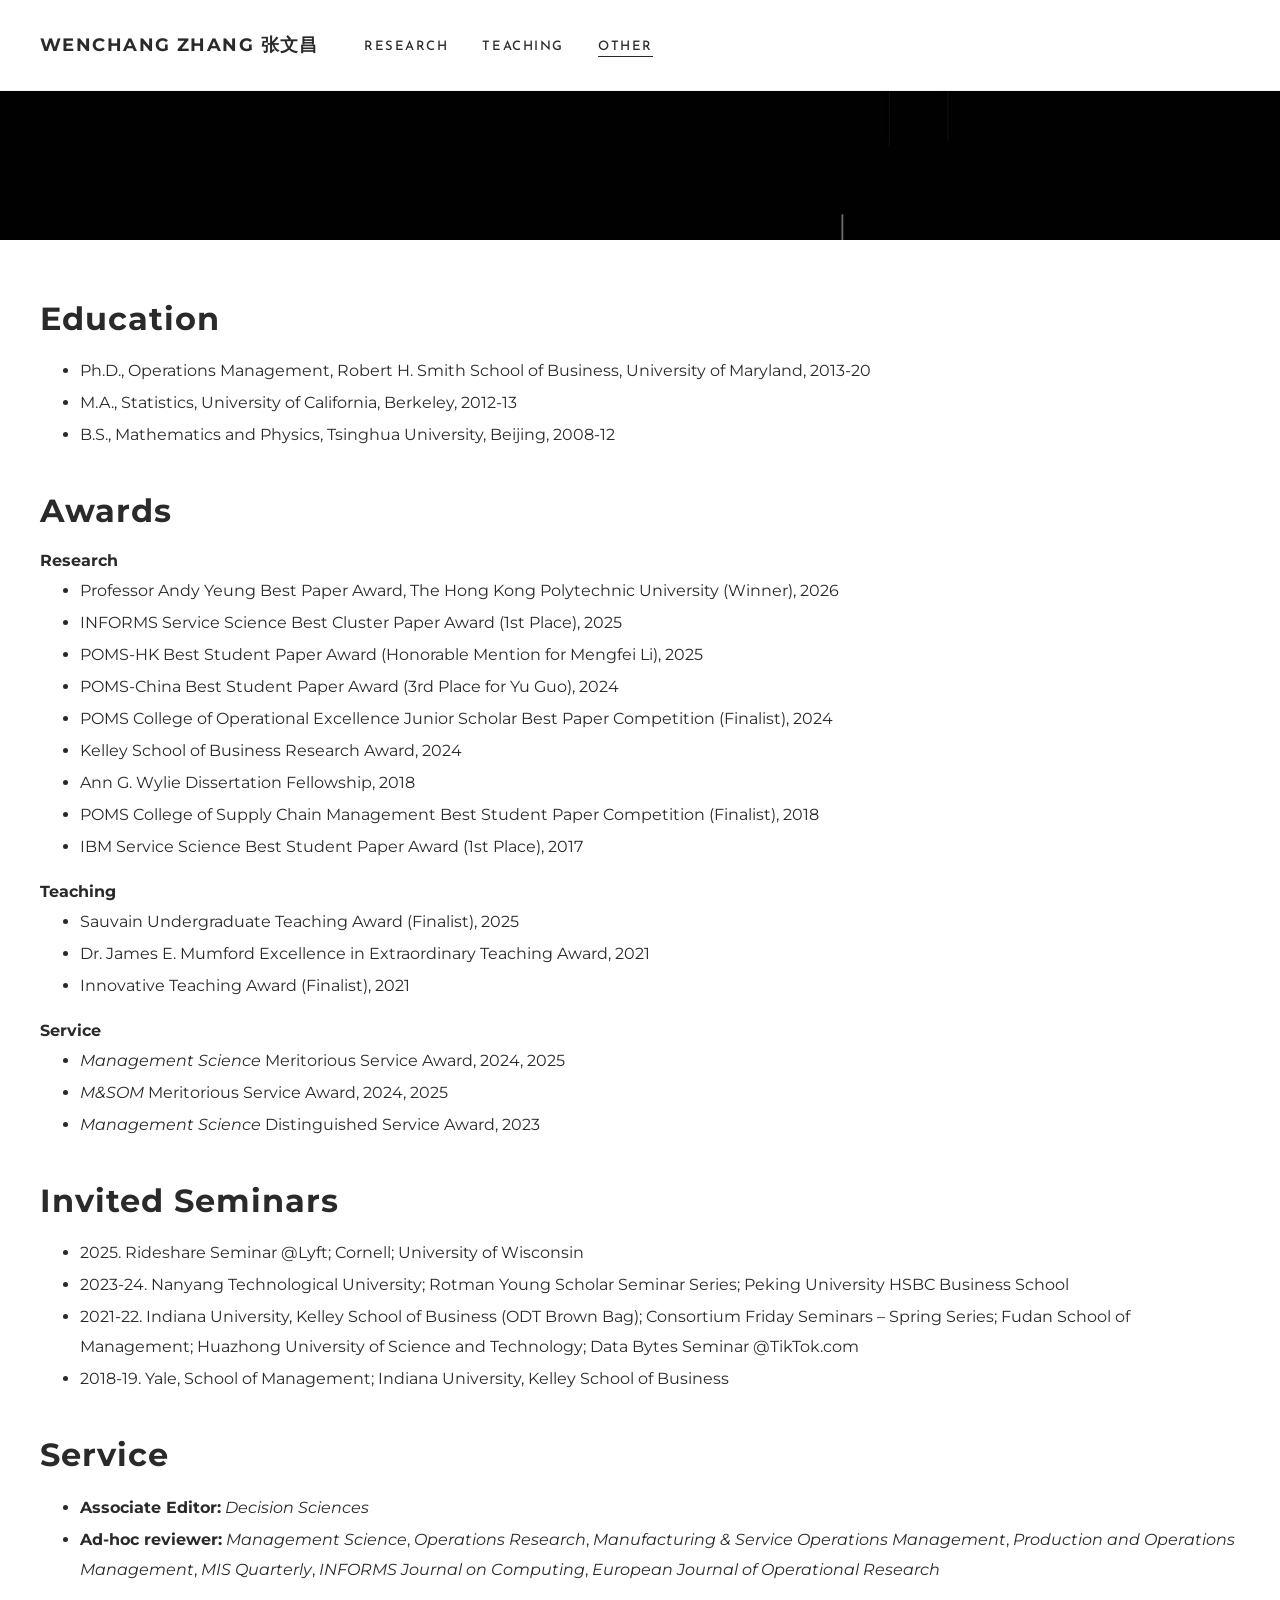
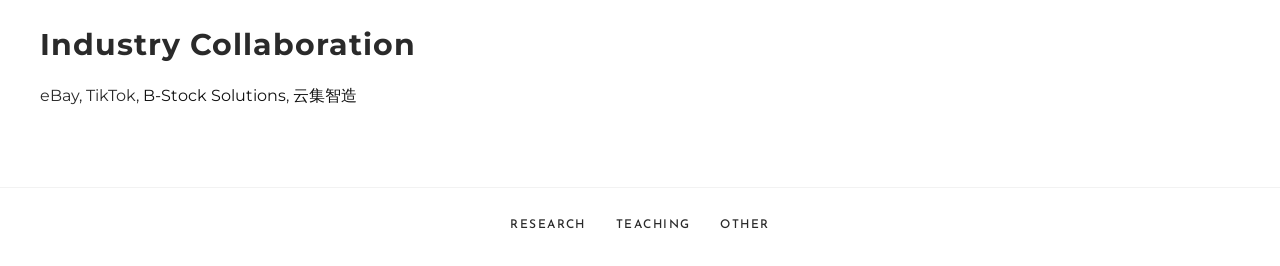
==== other.html @ c2891711 "Fix seminar year swallowed as a list marker; restore teaching punctuation The post-cutover text diff" ====
<!DOCTYPE html>
<html lang="en">
<head>
<meta charset="utf-8">
<meta name="viewport" content="width=device-width, initial-scale=1.0">
<title>Awards, Service &amp; CV — Wenchang Zhang</title>
<meta name="description" content="Education, awards, invited seminars, editorial service, and industry collaborations of Wenchang Zhang, Kelley School of Business, Indiana University.">
<meta name="keywords" content="Wenchang Zhang CV, awards, invited seminars, Decision Sciences associate editor">
<link rel="canonical" href="https://www.wenchangzhang.com/other.html">

<meta property="og:type" content="website">
<meta property="og:site_name" content="Wenchang Zhang 张文昌">
<meta property="og:title" content="Awards, Service &amp; CV — Wenchang Zhang">
<meta property="og:description" content="Education, awards, invited seminars, editorial service, and industry collaborations of Wenchang Zhang, Kelley School of Business, Indiana University.">
<meta property="og:url" content="https://www.wenchangzhang.com/other.html">
<meta property="og:image" content="https://www.wenchangzhang.com/assets/headshot.jpg">
<meta name="twitter:card" content="summary">
<meta name="twitter:title" content="Awards, Service &amp; CV — Wenchang Zhang">
<meta name="twitter:description" content="Education, awards, invited seminars, editorial service, and industry collaborations of Wenchang Zhang, Kelley School of Business, Indiana University.">
<meta name="twitter:image" content="https://www.wenchangzhang.com/assets/headshot.jpg">

<link rel="preconnect" href="https://fonts.googleapis.com">
<link rel="preconnect" href="https://fonts.gstatic.com" crossorigin>
<link rel="stylesheet" href="https://fonts.googleapis.com/css2?family=Josefin+Sans:wght@400;500;700&family=Lora:wght@400;500&family=Montserrat:wght@400;500;700&display=swap">
<link rel="stylesheet" href="assets/style.css">
</head>
<body>

<header class="site-header">
  <div class="bar">
    <h1 class="logo"><a href="./">Wenchang Zhang 张文昌</a></h1>
    <nav aria-label="Main">
      <ul class="site-nav">
        <li><a href="./">Research</a></li>
        <li><a href="teaching.html">Teaching</a></li>
        <li><a href="other.html" aria-current="page">Other</a></li>
      </ul>
    </nav>
  </div>
</header>

<section class="hero" style="background-image:url('assets/hero-lines.jpg')">
  <video autoplay loop muted playsinline poster="assets/hero-lines.jpg" aria-hidden="true" tabindex="-1">
    <source src="assets/hero-lines.mp4" type="video/mp4">
  </video>
  <div class="inner">
  </div>
</section>

<main class="content big-headings">
<h2 id="education">Education</h2>
<ul>
<li>Ph.D., Operations Management, Robert H. Smith School of Business, University of Maryland, 2013-20</li>
<li>M.A., Statistics, University of California, Berkeley, 2012-13</li>
<li>B.S., Mathematics and Physics, Tsinghua University, Beijing, 2008-12</li>
</ul>
<h2 id="awards">Awards</h2>
<h3 id="research">Research</h3>
<ul>
<li>Professor Andy Yeung Best Paper Award, The Hong Kong Polytechnic University (Winner), 2026</li>
<li>INFORMS Service Science Best Cluster Paper Award (1st Place), 2025</li>
<li>POMS-HK Best Student Paper Award (Honorable Mention for Mengfei Li), 2025</li>
<li>POMS-China Best Student Paper Award (3rd Place for Yu Guo), 2024</li>
<li>POMS College of Operational Excellence Junior Scholar Best Paper Competition (Finalist), 2024</li>
<li>Kelley School of Business Research Award, 2024</li>
<li>Ann G. Wylie Dissertation Fellowship, 2018</li>
<li>POMS College of Supply Chain Management Best Student Paper Competition (Finalist), 2018</li>
<li>IBM Service Science Best Student Paper Award (1st Place), 2017</li>
</ul>
<h3 id="teaching">Teaching</h3>
<ul>
<li>Sauvain Undergraduate Teaching Award (Finalist), 2025</li>
<li>Dr. James E. Mumford Excellence in Extraordinary Teaching Award, 2021</li>
<li>Innovative Teaching Award (Finalist), 2021</li>
</ul>
<h3 id="service">Service</h3>
<ul>
<li><em>Management Science</em> Meritorious Service Award, 2024, 2025</li>
<li><em>M&amp;SOM</em> Meritorious Service Award, 2024, 2025</li>
<li><em>Management Science</em> Distinguished Service Award, 2023</li>
</ul>
<h2 id="invited-seminars">Invited Seminars</h2>
<ul>
<li>2025. Rideshare Seminar <span class="citation" data-cites="Lyft">@Lyft</span>; Cornell; University of Wisconsin</li>
<li>2023-24. Nanyang Technological University; Rotman Young Scholar Seminar Series; Peking University HSBC Business School</li>
<li>2021-22. Indiana University, Kelley School of Business (ODT Brown Bag); Consortium Friday Seminars – Spring Series; Fudan School of Management; Huazhong University of Science and Technology; Data Bytes Seminar <span class="citation" data-cites="TikTok.com">@TikTok.com</span></li>
<li>2018-19. Yale, School of Management; Indiana University, Kelley School of Business</li>
</ul>
<h2 id="service-1">Service</h2>
<ul>
<li><strong>Associate Editor:</strong> <em>Decision Sciences</em></li>
<li><strong>Ad-hoc reviewer:</strong> <em>Management Science</em>, <em>Operations Research</em>, <em>Manufacturing &amp; Service Operations Management</em>, <em>Production and Operations Management</em>, <em>MIS Quarterly</em>, <em>INFORMS Journal on Computing</em>, <em>European Journal of Operational Research</em></li>
</ul>
<h2 class="small-heading" id="industry-collaboration">Industry Collaboration</h2>
<p>eBay, TikTok, <a href="https://bstock.com/">B-Stock Solutions</a>, <a href="http://www.yunji2025.com/">云集智造</a></p>
</main>

<footer class="site-footer">
  <ul>
    <li><a href="./">Research</a></li>
    <li><a href="teaching.html">Teaching</a></li>
    <li><a href="other.html">Other</a></li>
  </ul>
</footer>

</body>
</html>
---- assets/style.css ----
/* wenchangzhang.com
 *
 * Reproduces the visual design of the previous Weebly "Unite" theme. Every
 * value here was read off the live site before migration — from the theme
 * stylesheet, the generated inline block, or per-element inline styles,
 * whichever actually won the cascade. Deliberate departures are marked.
 *
 * Single-theme by intent: the site is light-only, so every colour is painted
 * explicitly and no dark-mode blocks are declared.
 */

:root {
  --ground: #ffffff;
  --ink: #2a2a2a;        /* body copy */
  --link: #111111;       /* links: no underline, a shade darker than body */
  --accent: #a82e2e;     /* paper titles */
  --hero-link: #d5d5d5;
  --rule: rgba(0, 0, 0, 0.05);
  --scrim: rgba(0, 0, 0, 0.15);
  --sans: "Helvetica Neue", Helvetica, Arial, sans-serif;
  --display: "Josefin Sans", var(--sans);              /* nav */
  --body: "Montserrat", var(--sans);                   /* title, headings, copy */
  --serif: "Lora", Georgia, "Times New Roman", serif;  /* hero paragraph */
}

* { box-sizing: border-box; }

html { -webkit-text-size-adjust: 100%; }

body {
  margin: 0;
  background: var(--ground);
  color: var(--ink);
  font-family: var(--sans);
  font-size: 16px;
  -webkit-font-smoothing: antialiased;
  -moz-osx-font-smoothing: grayscale;
}

/* ---------- header (position: fixed, as on the old site) ---------------- */

.site-header {
  position: fixed;
  top: 0; left: 0; right: 0;
  z-index: 10;
  background: var(--ground);
  border-bottom: 1px solid var(--rule);
  padding: 5px 40px;
}

.site-header .bar {
  max-width: 1200px;
  margin: 0 auto;
  min-height: 80px;
  display: flex;
  align-items: center;
  gap: 24px;
}

/* #wsite-title was Montserrat bold 18px */
.logo {
  flex: 0 0 25%;
  margin: 0;
  font-family: var(--body);
  font-size: 18px;
  font-weight: 700;
  line-height: 1;
  text-transform: uppercase;
  letter-spacing: 0.08em;
  color: var(--ink);
  white-space: nowrap;
}

.logo a { color: inherit; text-decoration: none; }

.site-nav {
  flex: 1 1 auto;
  display: flex;
  justify-content: center;
  gap: 34px;
  list-style: none;
  margin: 0;
  padding: 0;
}

.site-nav a {
  font-family: var(--display);
  font-size: 13px;
  font-weight: 500;
  text-transform: uppercase;
  letter-spacing: 0.12em;
  color: var(--ink);
  text-decoration: none;
  padding-bottom: 3px;
  border-bottom: 1px solid transparent;
}

.site-nav a:hover,
.site-nav a[aria-current="page"] { border-bottom-color: var(--ink); }

/* ---------- hero -------------------------------------------------------- */

/* Content-height, as the old section carried an inline height:auto. */
.hero {
  position: relative;
  overflow: hidden;
  background-size: cover;
  background-position: center;
  color: #ffffff;
}

.hero video {
  position: absolute;
  inset: 0;
  width: 100%;
  height: 100%;
  object-fit: cover;
  border: 0;
}

.hero::after {
  content: "";
  position: absolute;
  inset: 0;
  background: var(--scrim);
}

/* .banner-wrap .container was padding: 180px 40px 60px under a fixed nav */
.hero .inner {
  position: relative;
  z-index: 1;
  max-width: 1366px;
  margin: 0 auto;
  padding: 180px 40px 60px;
  display: flex;
  align-items: flex-start;
  justify-content: space-between;
  gap: 40px;
}

.hero img {
  width: 185px;
  max-width: 100%;
  display: block;
  border: 0;
}

/* .wsite-header-section .paragraph was Lora 400, text-transform: none */
.profile-links {
  font-family: var(--serif);
  font-size: 18px;
  font-weight: 400;
  line-height: 1.5;
  letter-spacing: 0.15em;
  text-align: right;
  /* the old markup opened this block with two <br>, offsetting it ~2 lines */
  margin-top: 54px;
}

.profile-links a {
  color: var(--hero-link);
  text-decoration: none;
  border-bottom: 1px solid rgba(255, 255, 255, 0.5);
}

.profile-links a:hover { color: #ffffff; }

/* ---------- content ----------------------------------------------------- */

/* .main-wrap .container was max-width: 1366px; padding: 60px 40px */
.content {
  max-width: 1366px;
  margin: 0 auto;
  padding: 60px 40px;
}

/* .wsite-content-title was Montserrat 700, 30px, letter-spacing 1px */
.content h2 {
  font-family: var(--body);
  font-weight: 700;
  font-size: 30px;
  color: var(--ink);
  letter-spacing: 1px;
  line-height: 1.2;
  margin: 42px 0 18px;
  text-wrap: balance;
}

.content h2:first-child { margin-top: 0; }

/* the Other page set these headings at <font size="6"> */
.content.big-headings h2 { font-size: 32px; }
.content.big-headings h2.small-heading { font-size: 30px; }

.content h3 {
  font-family: var(--body);
  font-size: 16px;
  font-weight: 700;
  margin: 20px 0 4px;
}

/* Body copy: 16px / 30px */
.content p,
.content li {
  font-family: var(--body);
  font-size: 16px;
  line-height: 30px;
  color: var(--ink);
}

.content ul { margin: 6px 0 0; padding-left: 40px; }
.content li { margin-bottom: 2px; }

/* Links: underline removed, distinguished by a darker ink instead. Underline
 * returns on hover so the link stays discoverable, and keyboard focus keeps a
 * visible ring. Deliberate departure — the old site underlined every link. */
.content a {
  color: var(--link);
  text-decoration: none;
}

.content a:hover { text-decoration: underline; }

a:focus-visible {
  outline: 2px solid var(--accent);
  outline-offset: 3px;
}

/* ---------- bio --------------------------------------------------------- */

.bio { text-align: center; }
.bio p { margin: 0 0 30px; }
.bio p:last-child { font-size: 13px; }

/* ---------- note under a section heading -------------------------------- */

.note p {
  font-size: 13px;
  line-height: 30px;
  margin: 0 0 8px;
}

/* ---------- paper lists -------------------------------------------------
 * Markdown shape, per entry:
 *     -   **Title**, with coauthors. [SSRN]
 *
 *         Venue / status line.          <- optional, plain, unbulleted
 *
 *         -   award / presentation      <- optional, bulleted and indented
 */

.papers > ul {
  list-style: none;
  margin: 0;
  padding: 0;
  display: flex;
  flex-direction: column;
  gap: 24px;
}

.papers > ul > li { margin: 0; }

/* title + coauthor line */
.papers > ul > li > p:first-child {
  font-size: 16px;
  line-height: 30px;
  margin: 0;
}

.papers > ul > li > p:first-child > strong:first-child {
  color: var(--accent);
  font-weight: 700;
}

/* venue / status line, flush under the title */
.papers > ul > li > p + p {
  font-size: 13px;
  line-height: 26px;
  margin: 0;
}

/* awards, presentations, media */
.papers > ul > li > ul {
  list-style: disc;
  margin: 2px 0 0;
  padding-left: 40px;
}

.papers > ul > li > ul > li {
  font-size: 13px;
  line-height: 26px;
  margin: 0;
}

/* ---------- footer ------------------------------------------------------ */

.site-footer {
  border-top: 1px solid var(--rule);
  padding: 26px 40px 34px;
  text-align: center;
}

.site-footer ul {
  list-style: none;
  margin: 0;
  padding: 0;
  display: flex;
  justify-content: center;
  gap: 30px;
}

.site-footer a {
  font-family: var(--display);
  font-size: 12px;
  font-weight: 500;
  text-transform: uppercase;
  letter-spacing: 0.12em;
  color: var(--ink);
  text-decoration: none;
}

.site-footer a:hover { text-decoration: underline; }

/* ---------- responsive --------------------------------------------------- */

@media (max-width: 900px) {
  .site-header { padding: 5px 20px; }
  .site-header .bar {
    flex-direction: column;
    align-items: flex-start;
    gap: 10px;
    min-height: 0;
    padding: 12px 0;
  }
  .logo { flex: none; font-size: 16px; white-space: normal; }
  .site-nav { justify-content: flex-start; gap: 20px; }
  .hero .inner { flex-direction: column; padding: 150px 20px 40px; }
  .profile-links { text-align: left; margin-top: 24px; font-size: 16px; }
  .content { padding: 40px 20px; }
  .content h2 { font-size: 24px; }
  .content.big-headings h2 { font-size: 26px; }
  .content ul,
  .papers > ul > li > ul { padding-left: 24px; }
}

@media (prefers-reduced-motion: reduce) {
  * { animation: none !important; transition: none !important; }
  .hero video { display: none; }   /* fall back to the still frame */
}
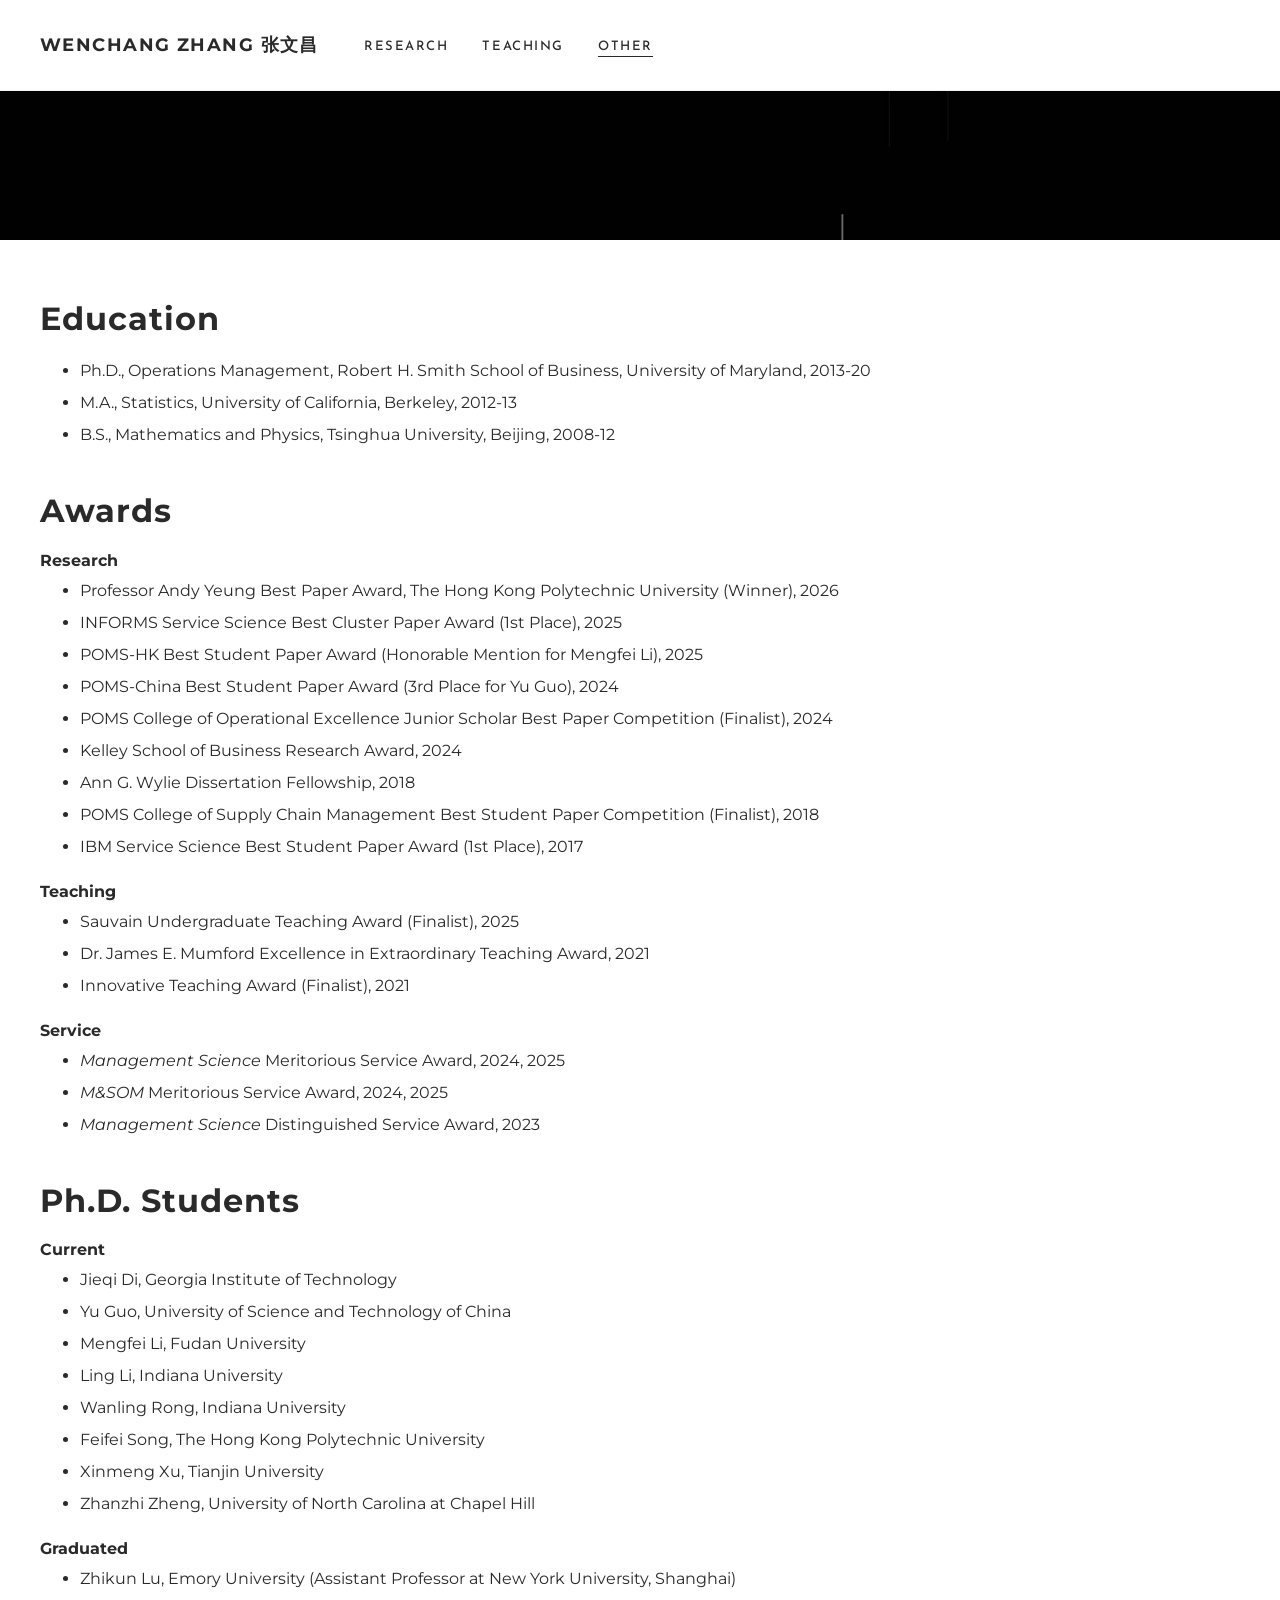
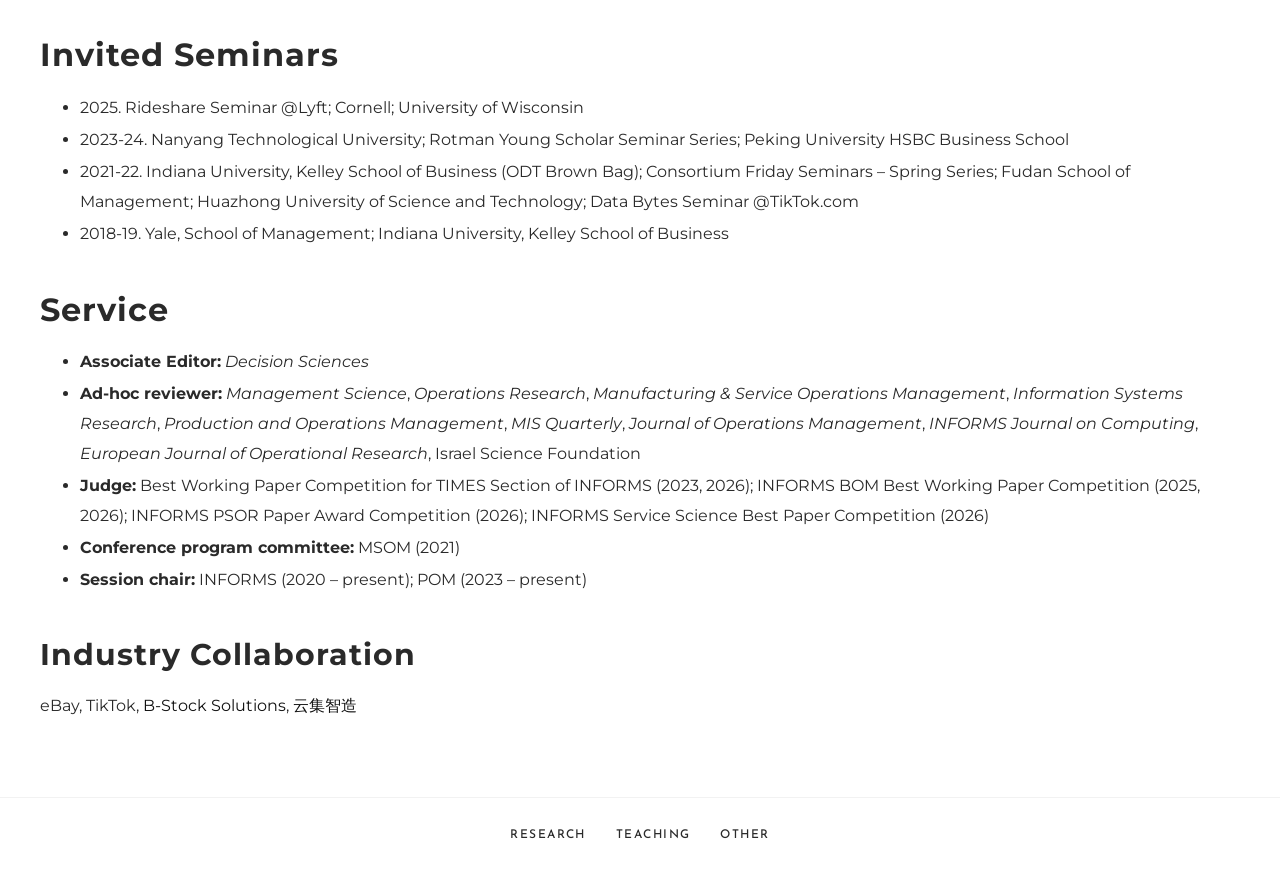
==== commit 7de00e9c: "Single-source the job title; add Ph.D. Students and complete Service The job title was written in th" ====
--- a/other.html
+++ b/other.html
@@ -79,6 +79,22 @@
 <li><em>M&amp;SOM</em> Meritorious Service Award, 2024, 2025</li>
 <li><em>Management Science</em> Distinguished Service Award, 2023</li>
 </ul>
+<h2 id="ph.d.-students">Ph.D. Students</h2>
+<h3 id="current">Current</h3>
+<ul>
+<li>Jieqi Di, Georgia Institute of Technology</li>
+<li>Yu Guo, University of Science and Technology of China</li>
+<li>Mengfei Li, Fudan University</li>
+<li>Ling Li, Indiana University</li>
+<li>Wanling Rong, Indiana University</li>
+<li>Feifei Song, The Hong Kong Polytechnic University</li>
+<li>Xinmeng Xu, Tianjin University</li>
+<li>Zhanzhi Zheng, University of North Carolina at Chapel Hill</li>
+</ul>
+<h3 id="graduated">Graduated</h3>
+<ul>
+<li>Zhikun Lu, Emory University (Assistant Professor at New York University, Shanghai)</li>
+</ul>
 <h2 id="invited-seminars">Invited Seminars</h2>
 <ul>
 <li>2025. Rideshare Seminar <span class="citation" data-cites="Lyft">@Lyft</span>; Cornell; University of Wisconsin</li>
@@ -89,7 +105,10 @@
 <h2 id="service-1">Service</h2>
 <ul>
 <li><strong>Associate Editor:</strong> <em>Decision Sciences</em></li>
-<li><strong>Ad-hoc reviewer:</strong> <em>Management Science</em>, <em>Operations Research</em>, <em>Manufacturing &amp; Service Operations Management</em>, <em>Production and Operations Management</em>, <em>MIS Quarterly</em>, <em>INFORMS Journal on Computing</em>, <em>European Journal of Operational Research</em></li>
+<li><strong>Ad-hoc reviewer:</strong> <em>Management Science</em>, <em>Operations Research</em>, <em>Manufacturing &amp; Service Operations Management</em>, <em>Information Systems Research</em>, <em>Production and Operations Management</em>, <em>MIS Quarterly</em>, <em>Journal of Operations Management</em>, <em>INFORMS Journal on Computing</em>, <em>European Journal of Operational Research</em>, Israel Science Foundation</li>
+<li><strong>Judge:</strong> Best Working Paper Competition for TIMES Section of INFORMS (2023, 2026); INFORMS BOM Best Working Paper Competition (2025, 2026); INFORMS PSOR Paper Award Competition (2026); INFORMS Service Science Best Paper Competition (2026)</li>
+<li><strong>Conference program committee:</strong> MSOM (2021)</li>
+<li><strong>Session chair:</strong> INFORMS (2020 – present); POM (2023 – present)</li>
 </ul>
 <h2 class="small-heading" id="industry-collaboration">Industry Collaboration</h2>
 <p>eBay, TikTok, <a href="https://bstock.com/">B-Stock Solutions</a>, <a href="http://www.yunji2025.com/">云集智造</a></p>
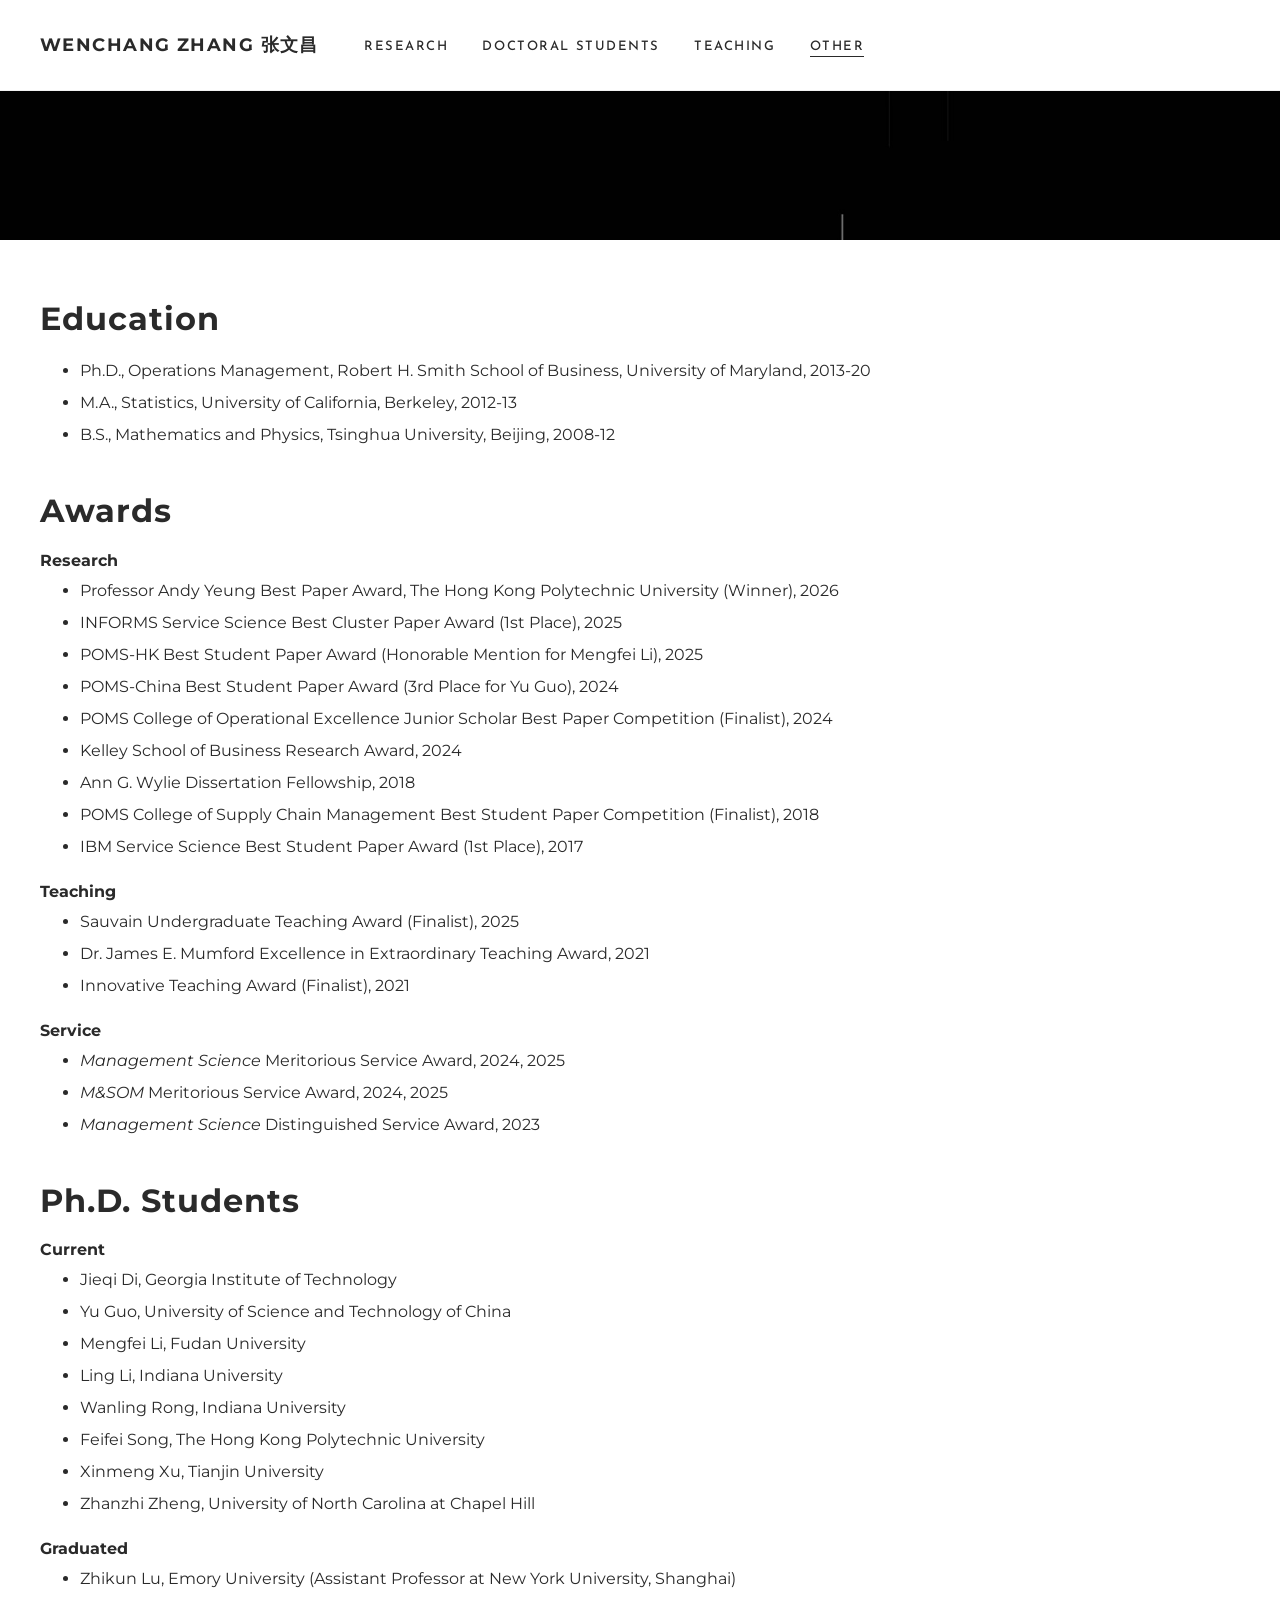
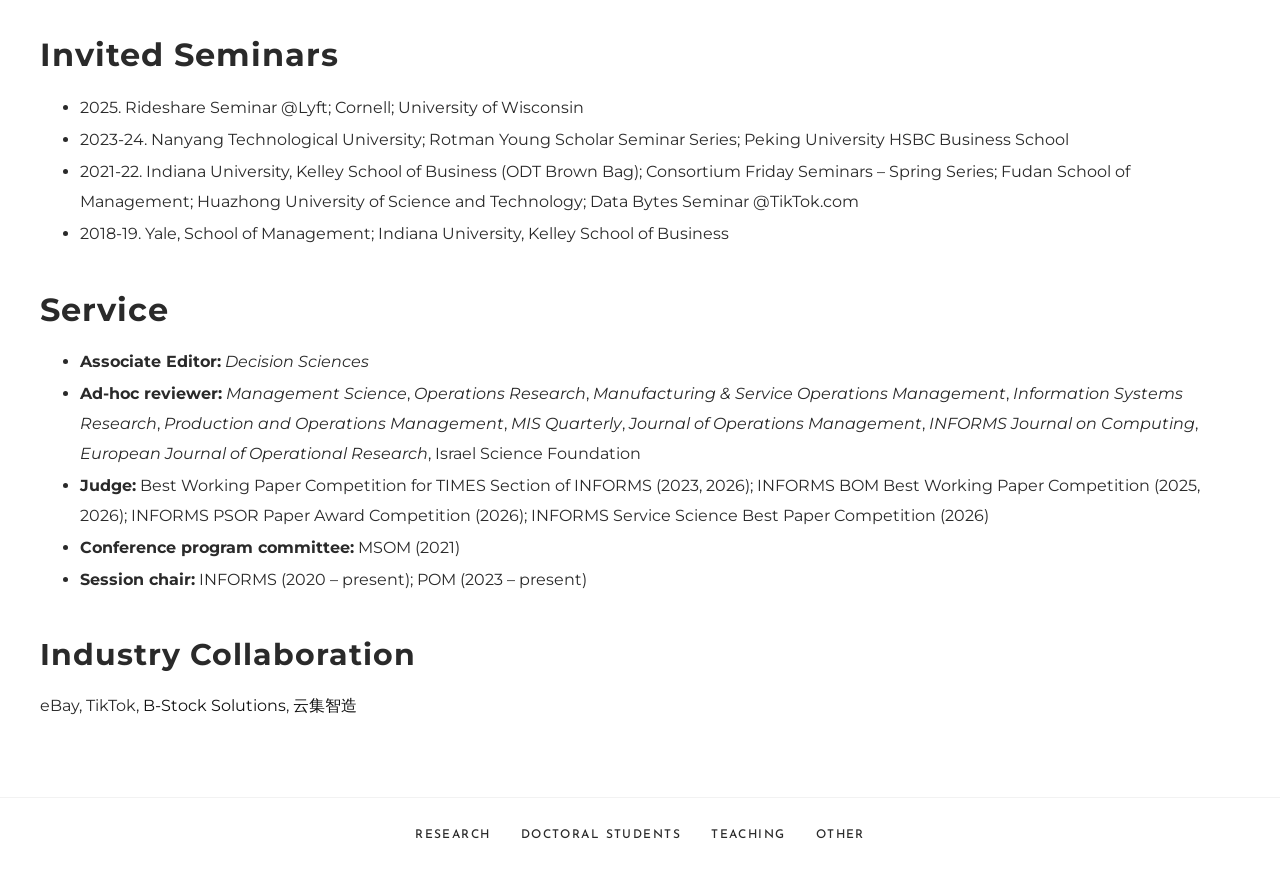
==== commit dbb174bf: "Add a Doctoral Students page A fourth page at /students.html, second in the nav, aimed at doctoral s" ====
--- a/other.html
+++ b/other.html
@@ -32,6 +32,7 @@
     <nav aria-label="Main">
       <ul class="site-nav">
         <li><a href="./">Research</a></li>
+        <li><a href="students.html">Doctoral Students</a></li>
         <li><a href="teaching.html">Teaching</a></li>
         <li><a href="other.html" aria-current="page">Other</a></li>
       </ul>
@@ -117,10 +118,10 @@
 <footer class="site-footer">
   <ul>
     <li><a href="./">Research</a></li>
+    <li><a href="students.html">Doctoral Students</a></li>
     <li><a href="teaching.html">Teaching</a></li>
     <li><a href="other.html">Other</a></li>
   </ul>
 </footer>
-
 </body>
 </html>
--- a/assets/style.css
+++ b/assets/style.css
@@ -125,6 +125,20 @@
   background: var(--scrim);
 }
 
+/* Generated hero (Doctoral Students): the canvas paints its own ground, so it
+   needs no poster image and no scrim dimming the marks. Height still comes
+   from .hero .inner, so it matches the video heroes exactly. */
+.hero-generated { background: #050505; }
+.hero-generated::after { display: none; }
+
+.hero-canvas {
+  position: absolute;
+  inset: 0;
+  display: block;
+  width: 100%;
+  height: 100%;
+}
+
 /* .banner-wrap .container was padding: 180px 40px 60px under a fixed nav */
 .hero .inner {
   position: relative;
@@ -226,6 +240,61 @@
   outline-offset: 3px;
 }
 
+/* ---------- map --------------------------------------------------------- */
+
+.content .map {
+  display: block;
+  width: 100%;
+  max-width: 900px;
+  height: auto;
+  margin: 8px auto 0;
+}
+
+.content .caption p {
+  font-size: 13px;
+  line-height: 24px;
+  color: #6f6f6f;
+  text-align: center;
+  max-width: 620px;
+  margin: 10px auto 0;
+}
+
+/* ---------- tables ------------------------------------------------------
+ * Wrap a table in <div class="scroll"> so a wide one scrolls inside its own
+ * container instead of pushing the page sideways.
+ */
+
+.content .scroll { overflow-x: auto; margin: 8px 0 24px; }
+
+.content table {
+  width: 100%;
+  border-collapse: collapse;
+  font-family: var(--body);
+  font-size: 13px;
+  line-height: 24px;
+  text-align: left;
+}
+
+.content table colgroup { display: none; }   /* pandoc emits fixed widths */
+
+.content th,
+.content td {
+  padding: 10px 16px 10px 0;
+  border-bottom: 1px solid rgba(0, 0, 0, 0.08);
+  vertical-align: top;
+  font-size: 13px;
+  line-height: 24px;
+}
+
+.content th {
+  font-weight: 700;
+  border-bottom-color: rgba(0, 0, 0, 0.25);
+  white-space: nowrap;
+}
+
+.content td:first-child { font-weight: 500; white-space: nowrap; }
+.content tr:last-child td { border-bottom: 0; }
+
 /* ---------- bio --------------------------------------------------------- */
 
 .bio { text-align: center; }
@@ -273,7 +342,7 @@
 }
 
 /* venue / status line, flush under the title */
-.papers > ul > li > p + p {
+.papers > ul > li > p:not(:first-child) {
   font-size: 13px;
   line-height: 26px;
   margin: 0;
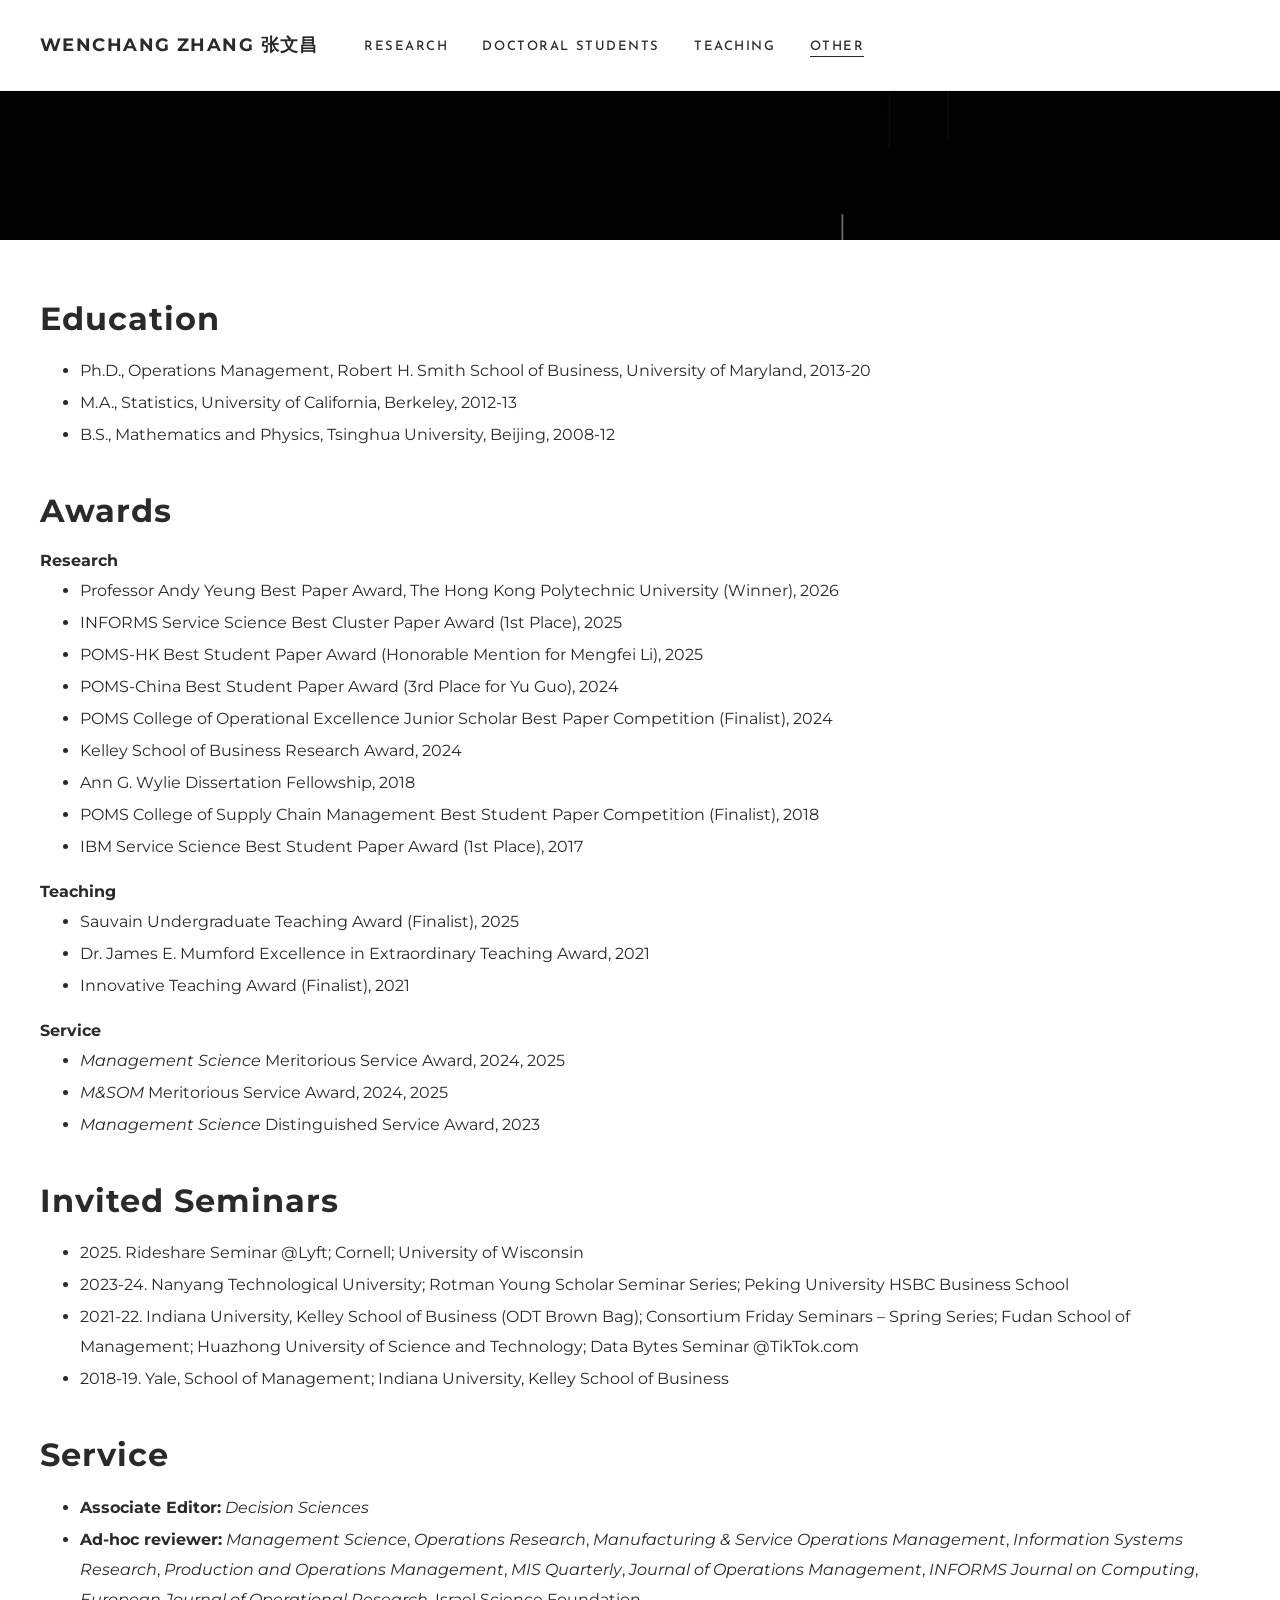
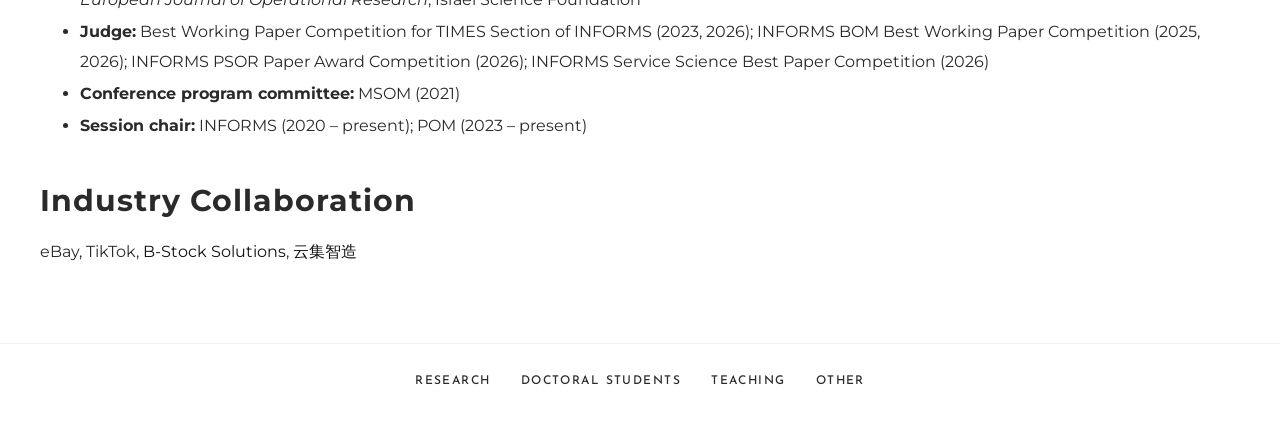
==== commit 15ff6ccf: "Drop the Ph.D. Students roster from the Other page That section listed nine students by name. It is " ====
--- a/other.html
+++ b/other.html
@@ -22,7 +22,7 @@
 <link rel="preconnect" href="https://fonts.googleapis.com">
 <link rel="preconnect" href="https://fonts.gstatic.com" crossorigin>
 <link rel="stylesheet" href="https://fonts.googleapis.com/css2?family=Josefin+Sans:wght@400;500;700&family=Lora:wght@400;500&family=Montserrat:wght@400;500;700&display=swap">
-<link rel="stylesheet" href="assets/style.css">
+<link rel="stylesheet" href="assets/style.css?v=7a0debba">
 </head>
 <body>
 
@@ -80,22 +80,6 @@
 <li><em>M&amp;SOM</em> Meritorious Service Award, 2024, 2025</li>
 <li><em>Management Science</em> Distinguished Service Award, 2023</li>
 </ul>
-<h2 id="ph.d.-students">Ph.D. Students</h2>
-<h3 id="current">Current</h3>
-<ul>
-<li>Jieqi Di, Georgia Institute of Technology</li>
-<li>Yu Guo, University of Science and Technology of China</li>
-<li>Mengfei Li, Fudan University</li>
-<li>Ling Li, Indiana University</li>
-<li>Wanling Rong, Indiana University</li>
-<li>Feifei Song, The Hong Kong Polytechnic University</li>
-<li>Xinmeng Xu, Tianjin University</li>
-<li>Zhanzhi Zheng, University of North Carolina at Chapel Hill</li>
-</ul>
-<h3 id="graduated">Graduated</h3>
-<ul>
-<li>Zhikun Lu, Emory University (Assistant Professor at New York University, Shanghai)</li>
-</ul>
 <h2 id="invited-seminars">Invited Seminars</h2>
 <ul>
 <li>2025. Rideshare Seminar <span class="citation" data-cites="Lyft">@Lyft</span>; Cornell; University of Wisconsin</li>
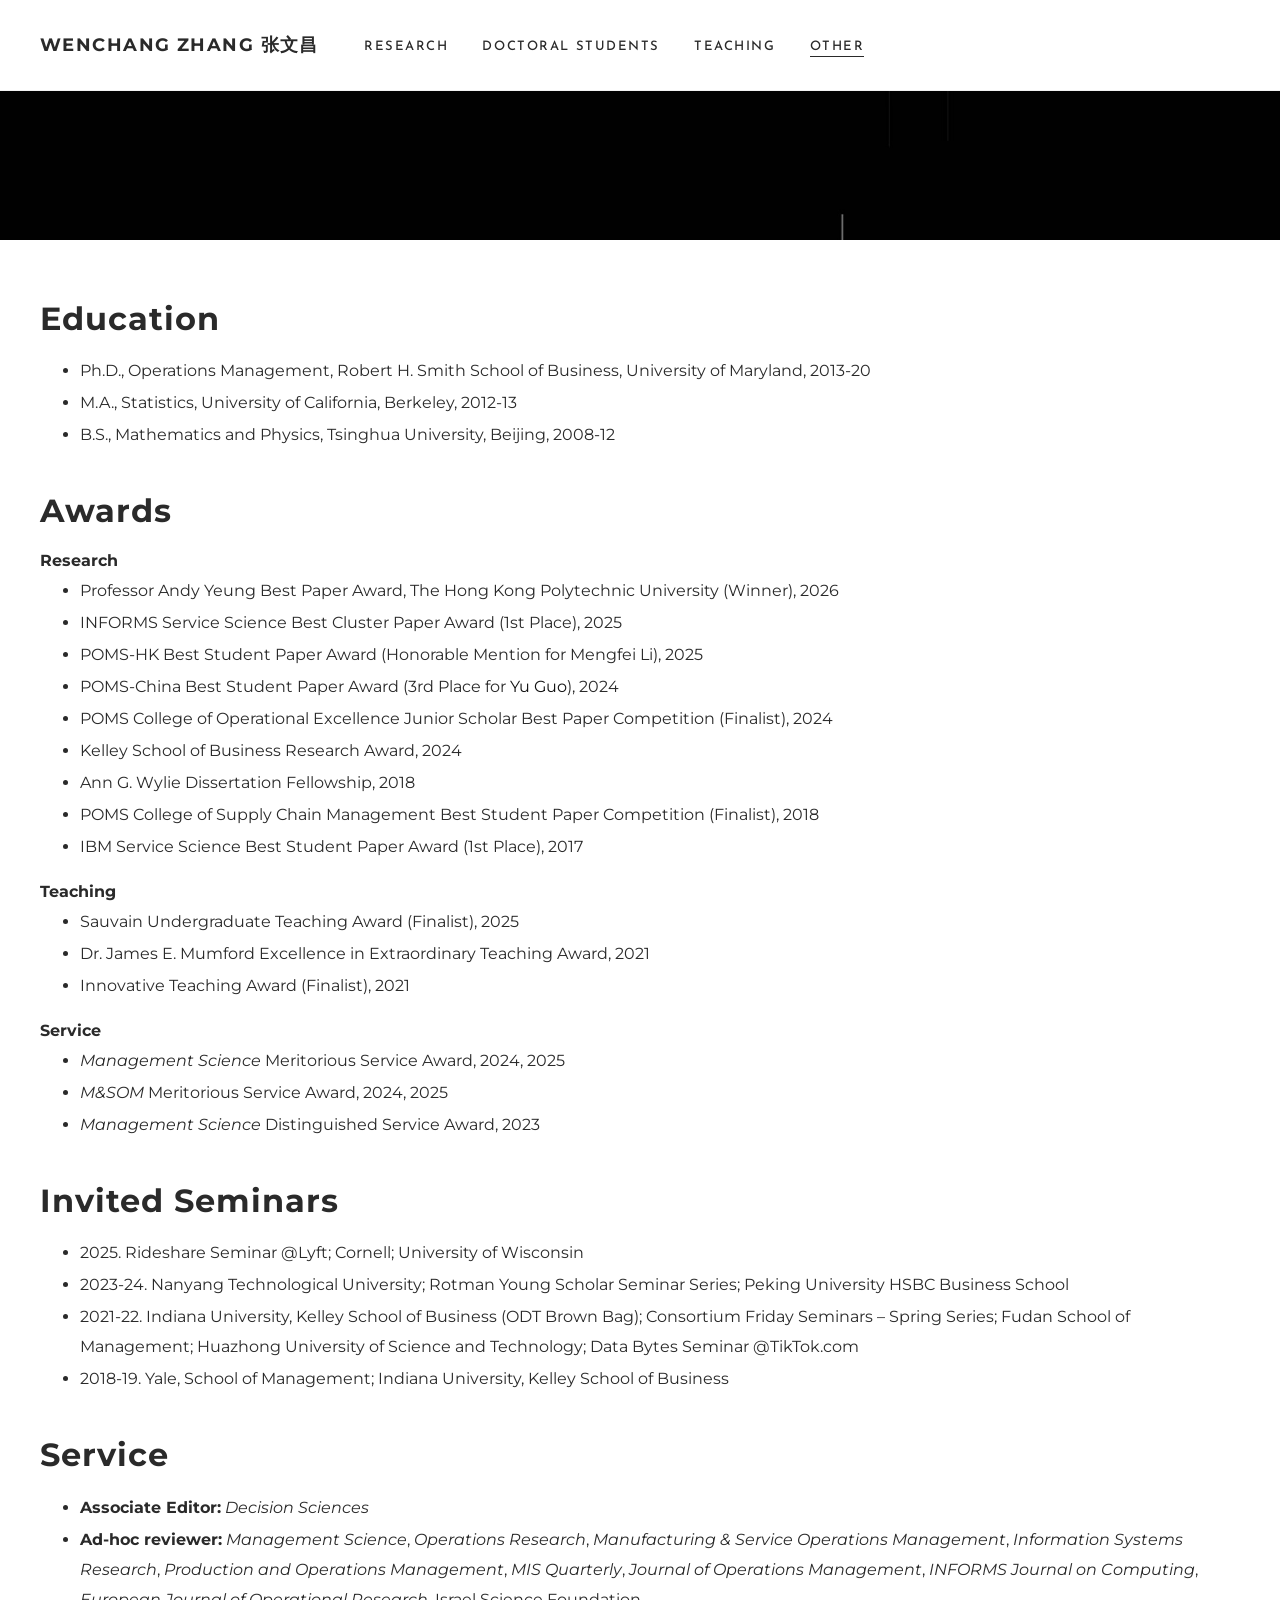
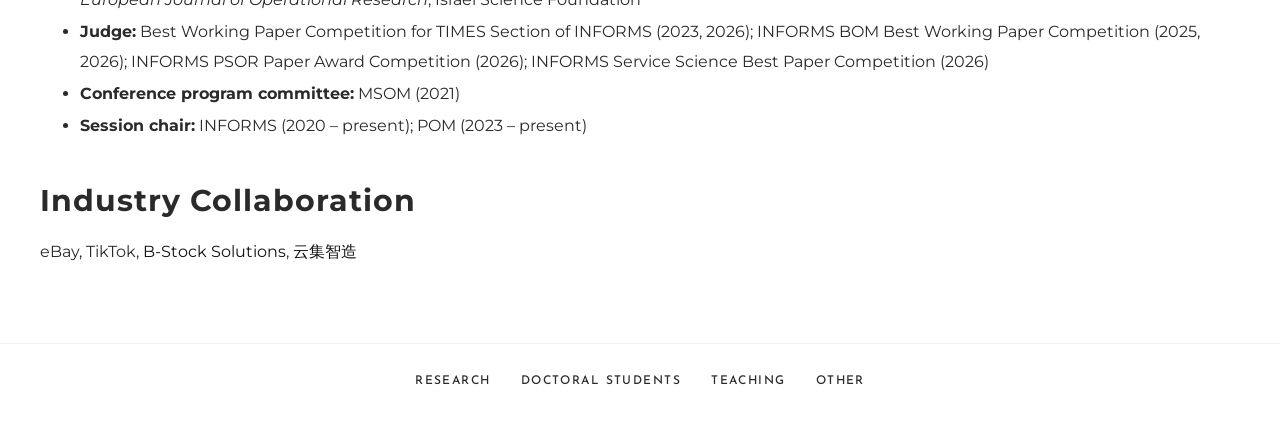
==== commit 63e77be5: "Link Yu Guo's name to his personal website Co-Authored-By: Claude Opus 5.5 <noreply@anthropic.com> C" ====
--- a/other.html
+++ b/other.html
@@ -61,7 +61,7 @@
 <li>Professor Andy Yeung Best Paper Award, The Hong Kong Polytechnic University (Winner), 2026</li>
 <li>INFORMS Service Science Best Cluster Paper Award (1st Place), 2025</li>
 <li>POMS-HK Best Student Paper Award (Honorable Mention for Mengfei Li), 2025</li>
-<li>POMS-China Best Student Paper Award (3rd Place for Yu Guo), 2024</li>
+<li>POMS-China Best Student Paper Award (3rd Place for <a href="https://joeyyuguo.github.io/">Yu Guo</a>), 2024</li>
 <li>POMS College of Operational Excellence Junior Scholar Best Paper Competition (Finalist), 2024</li>
 <li>Kelley School of Business Research Award, 2024</li>
 <li>Ann G. Wylie Dissertation Fellowship, 2018</li>
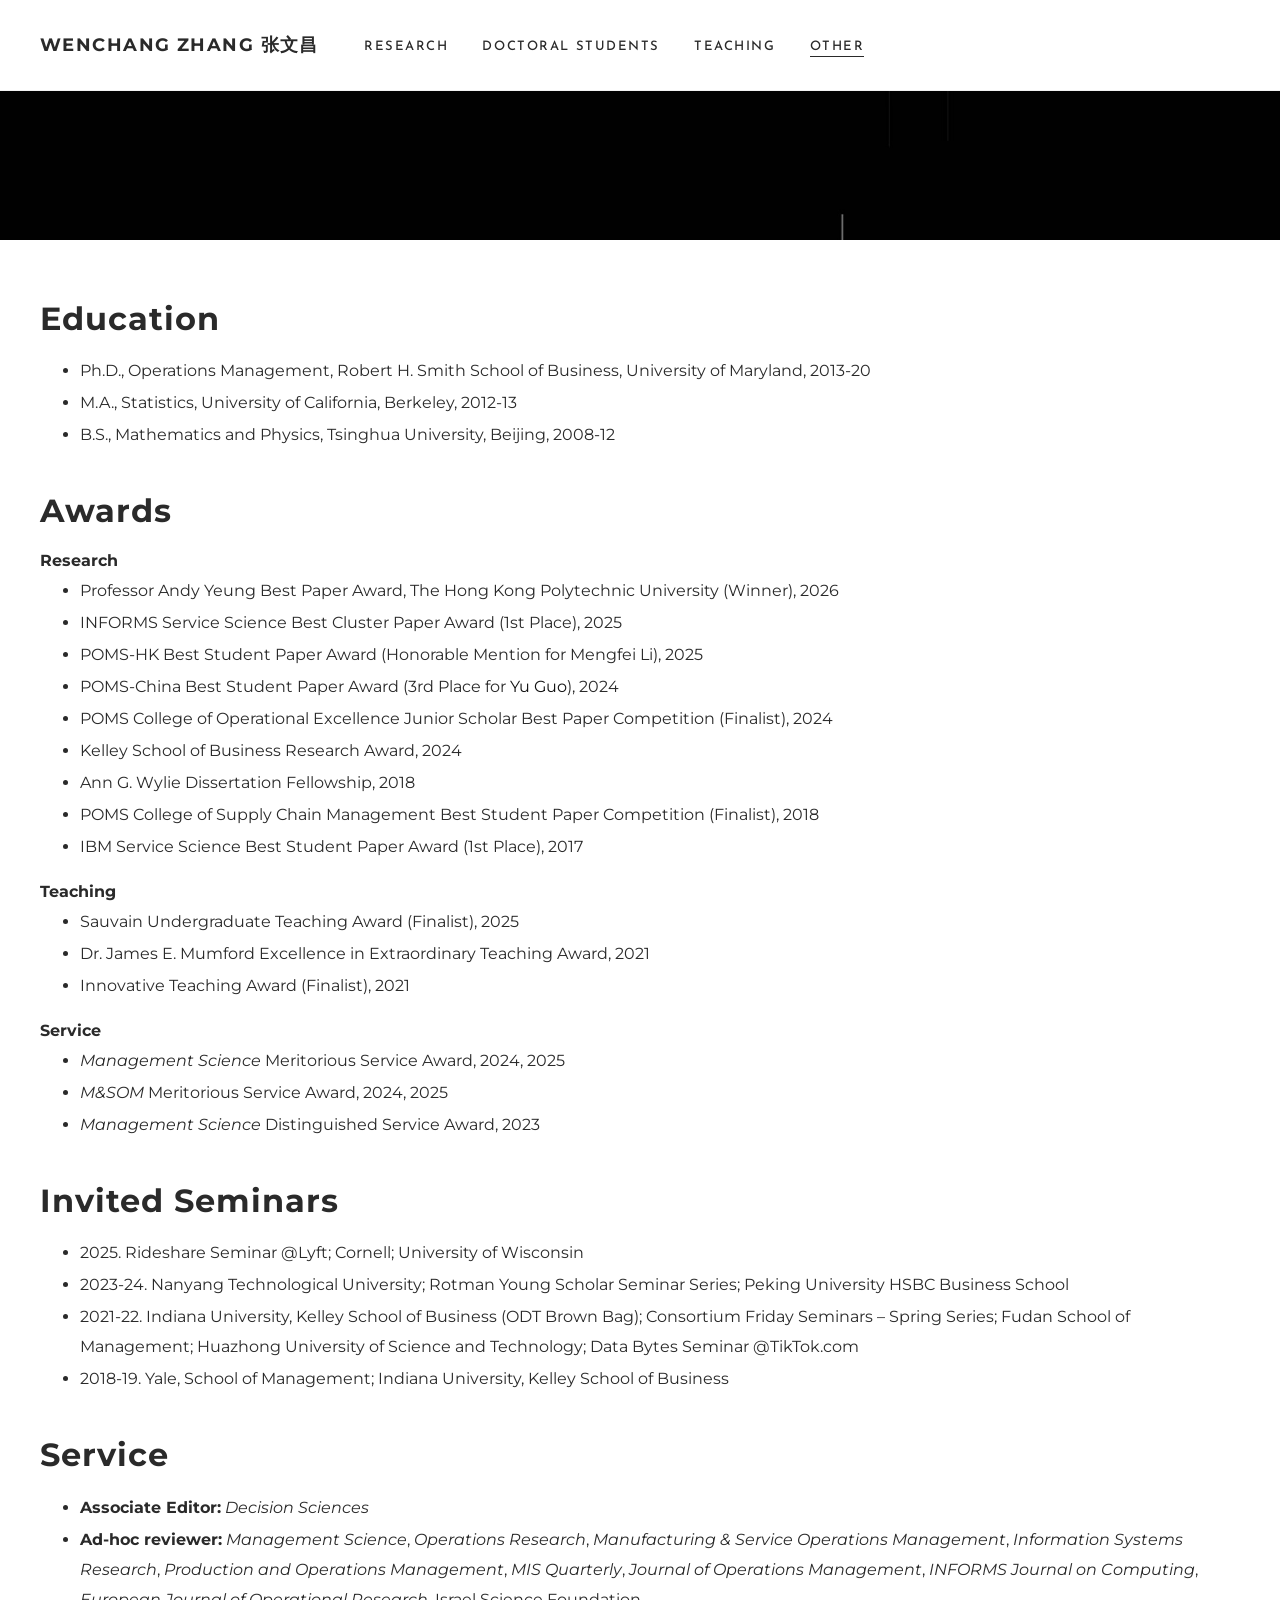
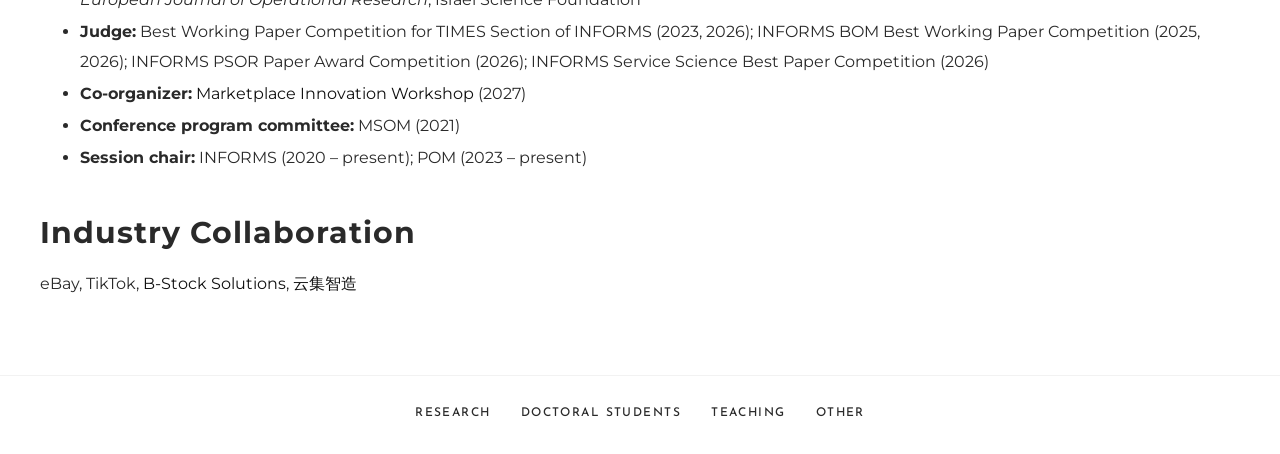
==== commit 4b3e6032: "Add MIW 2027 co-organizer to Service on the Other page Co-Authored-By: Claude Opus 5.5 <noreply@anth" ====
--- a/other.html
+++ b/other.html
@@ -92,6 +92,7 @@
 <li><strong>Associate Editor:</strong> <em>Decision Sciences</em></li>
 <li><strong>Ad-hoc reviewer:</strong> <em>Management Science</em>, <em>Operations Research</em>, <em>Manufacturing &amp; Service Operations Management</em>, <em>Information Systems Research</em>, <em>Production and Operations Management</em>, <em>MIS Quarterly</em>, <em>Journal of Operations Management</em>, <em>INFORMS Journal on Computing</em>, <em>European Journal of Operational Research</em>, Israel Science Foundation</li>
 <li><strong>Judge:</strong> Best Working Paper Competition for TIMES Section of INFORMS (2023, 2026); INFORMS BOM Best Working Paper Competition (2025, 2026); INFORMS PSOR Paper Award Competition (2026); INFORMS Service Science Best Paper Competition (2026)</li>
+<li><strong>Co-organizer:</strong> <a href="https://marketplaceinnovation.net/">Marketplace Innovation Workshop</a> (2027)</li>
 <li><strong>Conference program committee:</strong> MSOM (2021)</li>
 <li><strong>Session chair:</strong> INFORMS (2020 – present); POM (2023 – present)</li>
 </ul>
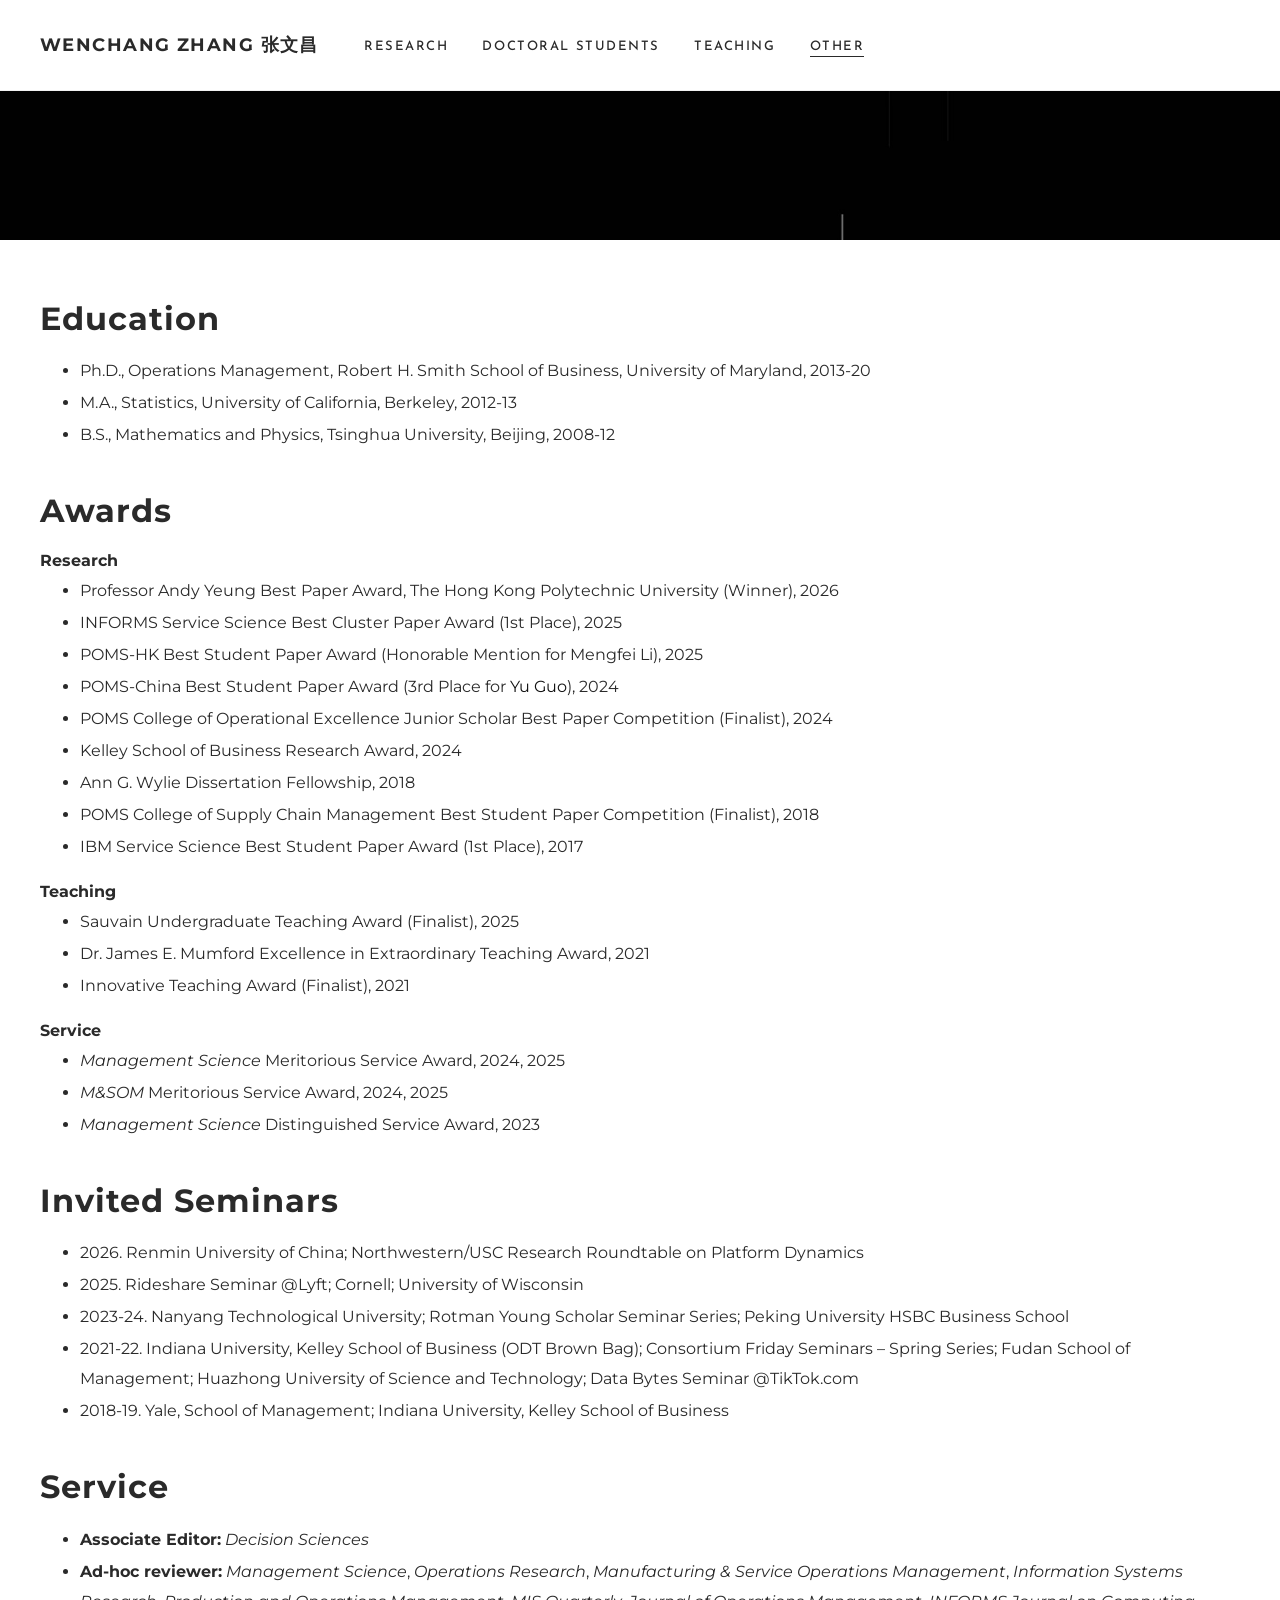
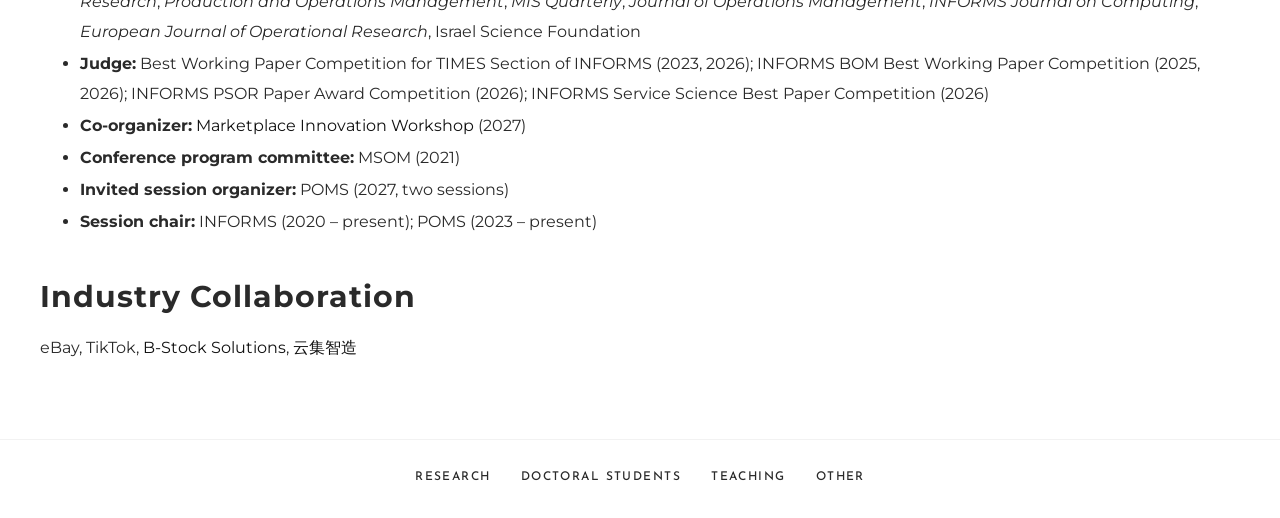
==== commit ab8f8e9c: "Mirror 2026-11-19 CV fixes: M&SOM status, 2026 seminars, POMS service - Keyword-auction paper: "To b" ====
--- a/other.html
+++ b/other.html
@@ -82,6 +82,7 @@
 </ul>
 <h2 id="invited-seminars">Invited Seminars</h2>
 <ul>
+<li>2026. Renmin University of China; Northwestern/USC Research Roundtable on Platform Dynamics</li>
 <li>2025. Rideshare Seminar <span class="citation" data-cites="Lyft">@Lyft</span>; Cornell; University of Wisconsin</li>
 <li>2023-24. Nanyang Technological University; Rotman Young Scholar Seminar Series; Peking University HSBC Business School</li>
 <li>2021-22. Indiana University, Kelley School of Business (ODT Brown Bag); Consortium Friday Seminars – Spring Series; Fudan School of Management; Huazhong University of Science and Technology; Data Bytes Seminar <span class="citation" data-cites="TikTok.com">@TikTok.com</span></li>
@@ -94,7 +95,8 @@
 <li><strong>Judge:</strong> Best Working Paper Competition for TIMES Section of INFORMS (2023, 2026); INFORMS BOM Best Working Paper Competition (2025, 2026); INFORMS PSOR Paper Award Competition (2026); INFORMS Service Science Best Paper Competition (2026)</li>
 <li><strong>Co-organizer:</strong> <a href="https://marketplaceinnovation.net/">Marketplace Innovation Workshop</a> (2027)</li>
 <li><strong>Conference program committee:</strong> MSOM (2021)</li>
-<li><strong>Session chair:</strong> INFORMS (2020 – present); POM (2023 – present)</li>
+<li><strong>Invited session organizer:</strong> POMS (2027, two sessions)</li>
+<li><strong>Session chair:</strong> INFORMS (2020 – present); POMS (2023 – present)</li>
 </ul>
 <h2 class="small-heading" id="industry-collaboration">Industry Collaboration</h2>
 <p>eBay, TikTok, <a href="https://bstock.com/">B-Stock Solutions</a>, <a href="http://www.yunji2025.com/">云集智造</a></p>
